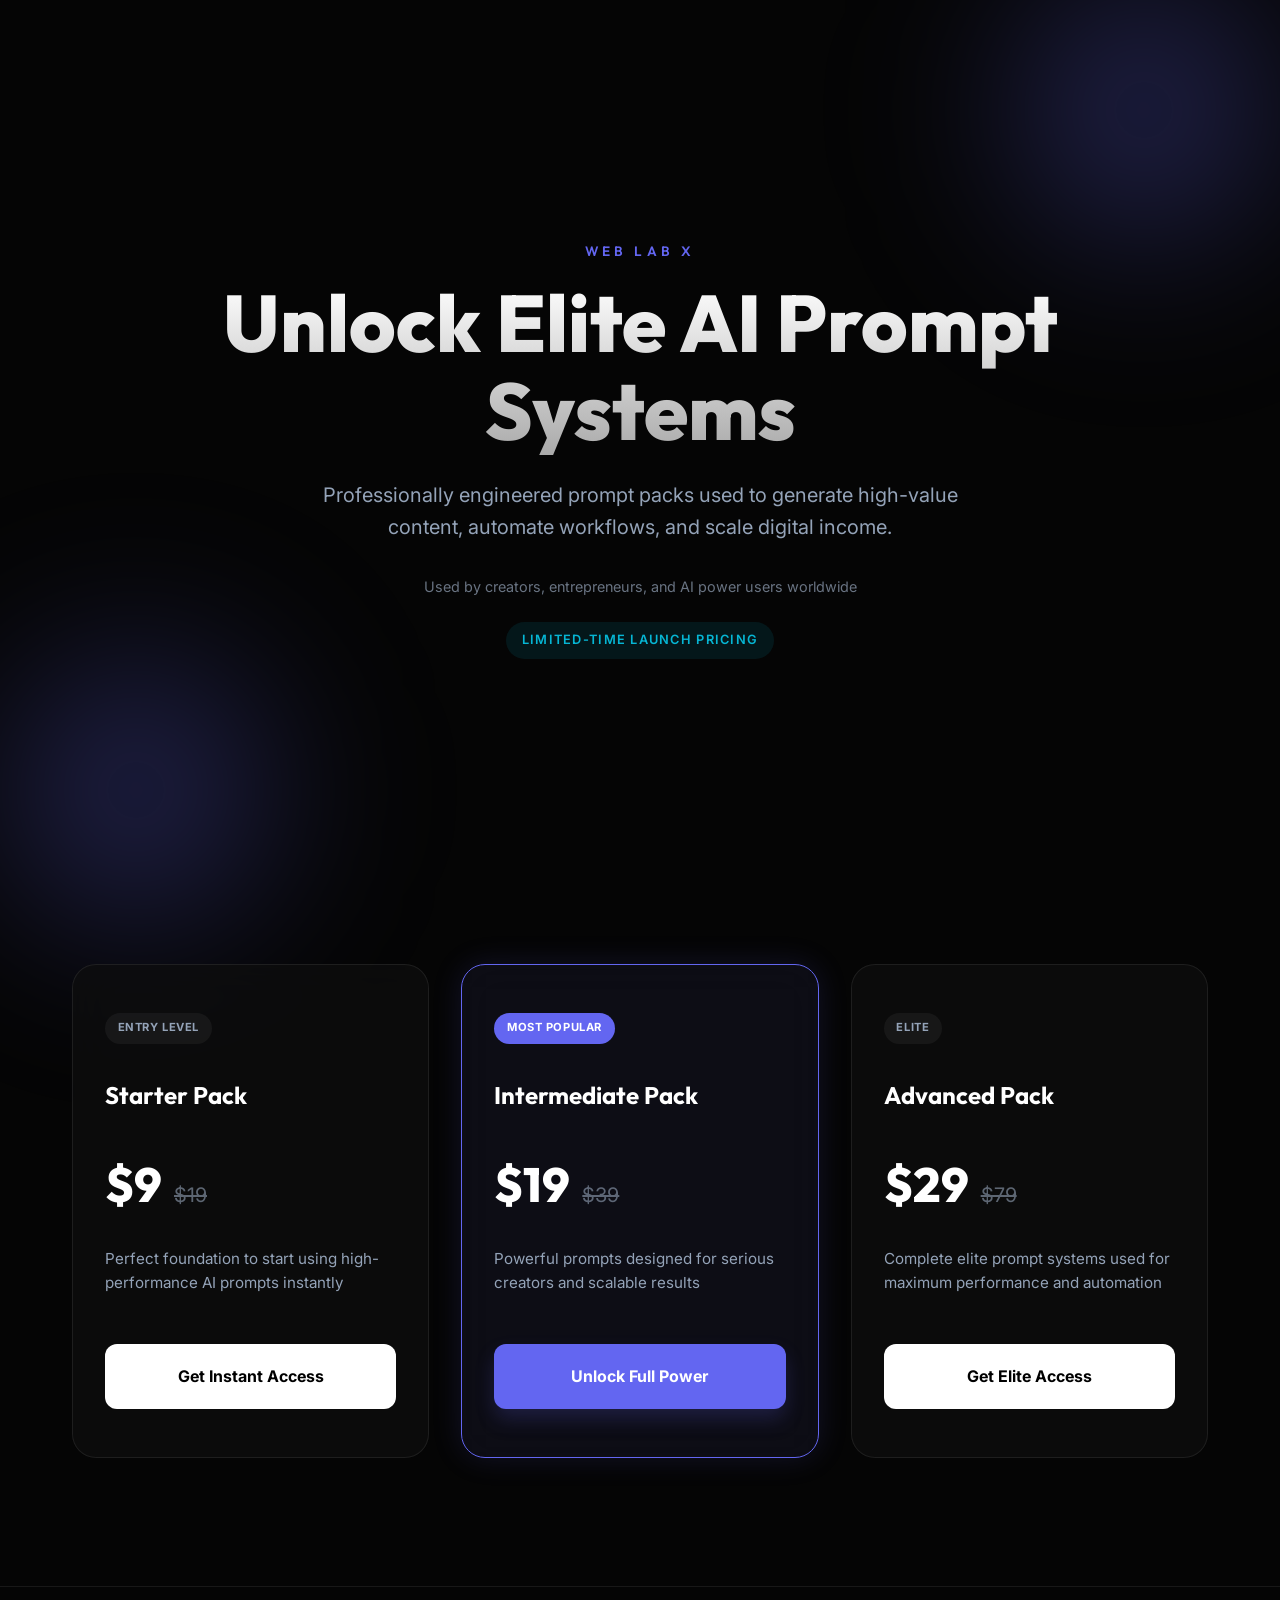
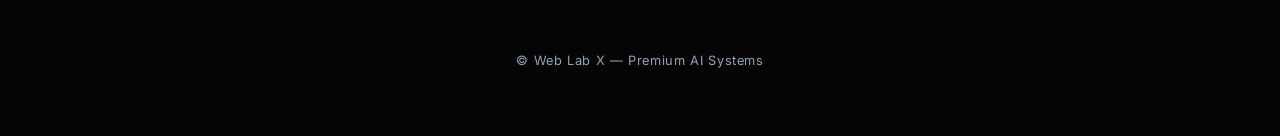
==== index.html @ 356c1b49 "add index.html" ====
<!DOCTYPE html>
<html lang="en">

<head>
    <meta charset="UTF-8">
    <meta name="viewport" content="width=device-width, initial-scale=1.0">
    <title>Web Lab X | Elite AI Prompt Systems</title>
    <meta name="description"
        content="Professionally engineered prompt packs to automate workflows and scale digital income.">
    <link rel="preconnect" href="https://fonts.googleapis.com">
    <link rel="preconnect" href="https://fonts.gstatic.com" crossorigin>
    <link
        href="https://fonts.googleapis.com/css2?family=Inter:wght@400;500;600;700;800&family=Outfit:wght@400;600;800&display=swap"
        rel="stylesheet">
    <style>
        :root {
            --bg: #050505;
            --surface: #0a0a0a;
            --accent: #6366f1;
            --accent-glow: rgba(99, 102, 241, 0.4);
            --cyan: #06b6d4;
            --text-main: #ffffff;
            --text-muted: #94a3b8;
            --glass: rgba(15, 15, 15, 0.7);
            --glass-border: rgba(255, 255, 255, 0.08);
            --transition: all 0.4s cubic-bezier(0.16, 1, 0.3, 1);
        }

        * {
            margin: 0;
            padding: 0;
            box-sizing: border-box;
            -webkit-font-smoothing: antialiased;
        }

        body {
            background-color: var(--bg);
            color: var(--text-main);
            font-family: 'Inter', sans-serif;
            overflow-x: hidden;
            line-height: 1.6;
        }

        /* --- Global Animations --- */
        @keyframes fadeIn {
            from {
                opacity: 0;
                transform: translateY(20px);
            }

            to {
                opacity: 1;
                transform: translateY(0);
            }
        }

        @keyframes glow {
            0% {
                box-shadow: 0 0 20px var(--accent-glow);
            }

            50% {
                box-shadow: 0 0 40px var(--accent-glow);
            }

            100% {
                box-shadow: 0 0 20px var(--accent-glow);
            }
        }

        .reveal {
            opacity: 0;
            animation: fadeIn 1s forwards cubic-bezier(0.16, 1, 0.3, 1);
        }

        .reveal-delay-1 {
            animation-delay: 0.2s;
        }

        .reveal-delay-2 {
            animation-delay: 0.4s;
        }

        .reveal-delay-3 {
            animation-delay: 0.6s;
        }

        /* --- Background Decoration --- */
        .orb {
            position: fixed;
            width: 400px;
            height: 400px;
            background: radial-gradient(circle, var(--accent-glow) 0%, transparent 70%);
            filter: blur(80px);
            z-index: -1;
            pointer-events: none;
        }

        .orb-1 {
            top: -10%;
            right: -5%;
        }

        .orb-2 {
            bottom: -10%;
            left: -5%;
        }

        /* --- Hero Section --- */
        .hero {
            min-height: 100vh;
            display: flex;
            flex-direction: column;
            justify-content: center;
            align-items: center;
            text-align: center;
            padding: 2rem;
            position: relative;
        }

        .brand-name {
            font-family: 'Outfit', sans-serif;
            font-weight: 600;
            text-transform: uppercase;
            letter-spacing: 0.3em;
            color: var(--accent);
            font-size: 0.85rem;
            margin-bottom: 1rem;
            display: block;
        }

        h1 {
            font-family: 'Outfit', sans-serif;
            font-size: clamp(2.5rem, 8vw, 5rem);
            font-weight: 800;
            line-height: 1.1;
            max-width: 900px;
            margin-bottom: 1.5rem;
            background: linear-gradient(180deg, #fff 0%, #aaa 100%);
            -webkit-background-clip: text;
            -webkit-text-fill-color: transparent;
        }

        .subheadline {
            font-size: clamp(1rem, 2vw, 1.25rem);
            color: var(--text-muted);
            max-width: 650px;
            margin-bottom: 2rem;
        }

        .trust-line {
            font-size: 0.9rem;
            color: var(--text-muted);
            opacity: 0.7;
            margin-bottom: 0.5rem;
        }

        .urgency {
            font-size: 0.8rem;
            color: var(--cyan);
            font-weight: 600;
            text-transform: uppercase;
            letter-spacing: 0.1em;
            padding: 0.5rem 1rem;
            background: rgba(6, 182, 212, 0.1);
            border-radius: 50px;
            margin-top: 1rem;
        }

        /* --- Pricing Grid --- */
        .pricing-section {
            padding: 4rem 2rem 8rem;
            max-width: 1200px;
            margin: 0 auto;
        }

        .pricing-grid {
            display: grid;
            grid-template-columns: repeat(auto-fit, minmax(320px, 1fr));
            gap: 2rem;
            align-items: center;
        }

        .card {
            background: var(--glass);
            backdrop-filter: blur(20px);
            border: 1px solid var(--glass-border);
            border-radius: 24px;
            padding: 3rem 2rem;
            display: flex;
            flex-direction: column;
            transition: var(--transition);
            position: relative;
            overflow: hidden;
        }

        .card:hover {
            transform: translateY(-10px);
            border-color: rgba(255, 255, 255, 0.2);
            box-shadow: 0 20px 40px rgba(0, 0, 0, 0.5);
        }

        .card::before {
            content: '';
            position: absolute;
            top: 0;
            left: 0;
            right: 0;
            bottom: 0;
            background: radial-gradient(circle at top right, rgba(99, 102, 241, 0.1), transparent);
            opacity: 0;
            transition: var(--transition);
        }

        .card:hover::before {
            opacity: 1;
        }

        .card.popular {
            border: 1px solid var(--accent);
            transform: scale(1.05);
            background: rgba(15, 15, 25, 0.8);
            box-shadow: 0 0 30px rgba(99, 102, 241, 0.15);
        }

        @media (max-width: 1024px) {
            .card.popular {
                transform: scale(1);
            }
        }

        .badge {
            align-self: flex-start;
            font-size: 0.7rem;
            font-weight: 700;
            padding: 0.4rem 0.8rem;
            border-radius: 50px;
            background: rgba(255, 255, 255, 0.05);
            color: var(--text-muted);
            margin-bottom: 2rem;
            letter-spacing: 0.05em;
        }

        .popular .badge {
            background: var(--accent);
            color: white;
        }

        .card-title {
            font-family: 'Outfit', sans-serif;
            font-size: 1.5rem;
            font-weight: 700;
            margin-bottom: 0.5rem;
        }

        .price-container {
            margin: 1.5rem 0;
            display: flex;
            align-items: baseline;
            gap: 0.75rem;
        }

        .current-price {
            font-family: 'Outfit', sans-serif;
            font-size: 3rem;
            font-weight: 800;
        }

        .original-price {
            color: var(--text-muted);
            text-decoration: line-through;
            font-size: 1.25rem;
            opacity: 0.6;
        }

        .description {
            color: var(--text-muted);
            font-size: 0.95rem;
            margin-bottom: 3rem;
            min-height: 3rem;
        }

        .btn {
            display: inline-block;
            text-decoration: none;
            padding: 1.25rem 2rem;
            border-radius: 12px;
            text-align: center;
            font-weight: 700;
            font-size: 1rem;
            transition: var(--transition);
            position: relative;
            z-index: 1;
        }

        .btn-primary {
            background: white;
            color: black;
        }

        .popular .btn-primary {
            background: var(--accent);
            color: white;
            box-shadow: 0 10px 20px rgba(99, 102, 241, 0.2);
        }

        .btn:hover {
            transform: scale(1.02);
            filter: brightness(1.1);
        }

        .popular .btn:hover {
            box-shadow: 0 15px 30px rgba(99, 102, 241, 0.4);
        }

        /* --- Footer --- */
        footer {
            padding: 4rem 2rem;
            text-align: center;
            border-top: 1px solid var(--glass-border);
        }

        footer p {
            font-size: 0.8rem;
            color: var(--text-muted);
            letter-spacing: 0.05em;
        }

        /* --- Custom Scrollbar --- */
        ::-webkit-scrollbar {
            width: 8px;
        }

        ::-webkit-scrollbar-track {
            background: var(--bg);
        }

        ::-webkit-scrollbar-thumb {
            background: #222;
            border-radius: 10px;
        }

        ::-webkit-scrollbar-thumb:hover {
            background: #333;
        }

        /* --- Mobile Responsive Fixes --- */
        @media (max-width: 768px) {
            .pricing-section {
                padding-bottom: 4rem;
            }

            .pricing-grid {
                grid-template-columns: 1fr;
            }

            .card.popular {
                margin: 1rem 0;
            }
        }
    </style>
</head>

<body>

    <div class="orb orb-1"></div>
    <div class="orb orb-2"></div>

    <section class="hero content-wrapper">
        <span class="brand-name reveal">Web Lab X</span>
        <h1 class="reveal reveal-delay-1">Unlock Elite AI Prompt Systems</h1>
        <p class="subheadline reveal reveal-delay-2">
            Professionally engineered prompt packs used to generate high-value content, automate workflows, and scale
            digital income.
        </p>

        <div class="reveal reveal-delay-3" style="display: flex; flex-direction: column; align-items: center;">
            <p class="trust-line">Used by creators, entrepreneurs, and AI power users worldwide</p>
            <span class="urgency">Limited-time launch pricing</span>
        </div>
    </section>

    <section class="pricing-section content-wrapper">
        <div class="pricing-grid">

            <!-- Card 1 -->
            <div class="card reveal reveal-delay-3">
                <span class="badge">ENTRY LEVEL</span>
                <h3 class="card-title">Starter Pack</h3>
                <div class="price-container">
                    <span class="current-price">$9</span>
                    <span class="original-price">$19</span>
                </div>
                <p class="description">Perfect foundation to start using high-performance AI prompts instantly</p>
                <a href="https://weblabx.gumroad.com/l/kxror" class="btn btn-primary">Get Instant Access</a>
            </div>

            <!-- Card 2 -->
            <div class="card popular reveal reveal-delay-3">
                <span class="badge">MOST POPULAR</span>
                <h3 class="card-title">Intermediate Pack</h3>
                <div class="price-container">
                    <span class="current-price">$19</span>
                    <span class="original-price">$39</span>
                </div>
                <p class="description">Powerful prompts designed for serious creators and scalable results</p>
                <a href="https://weblabx.gumroad.com/l/tfste" class="btn btn-primary">Unlock Full Power</a>
            </div>

            <!-- Card 3 -->
            <div class="card reveal reveal-delay-3">
                <span class="badge">ELITE</span>
                <h3 class="card-title">Advanced Pack</h3>
                <div class="price-container">
                    <span class="current-price">$29</span>
                    <span class="original-price">$79</span>
                </div>
                <p class="description">Complete elite prompt systems used for maximum performance and automation</p>
                <a href="https://weblabx.gumroad.com/l/oilfks" class="btn btn-primary">Get Elite Access</a>
            </div>

        </div>
    </section>

    <footer>
        <p>&copy; Web Lab X &mdash; Premium AI Systems</p>
    </footer>

</body>

</html>
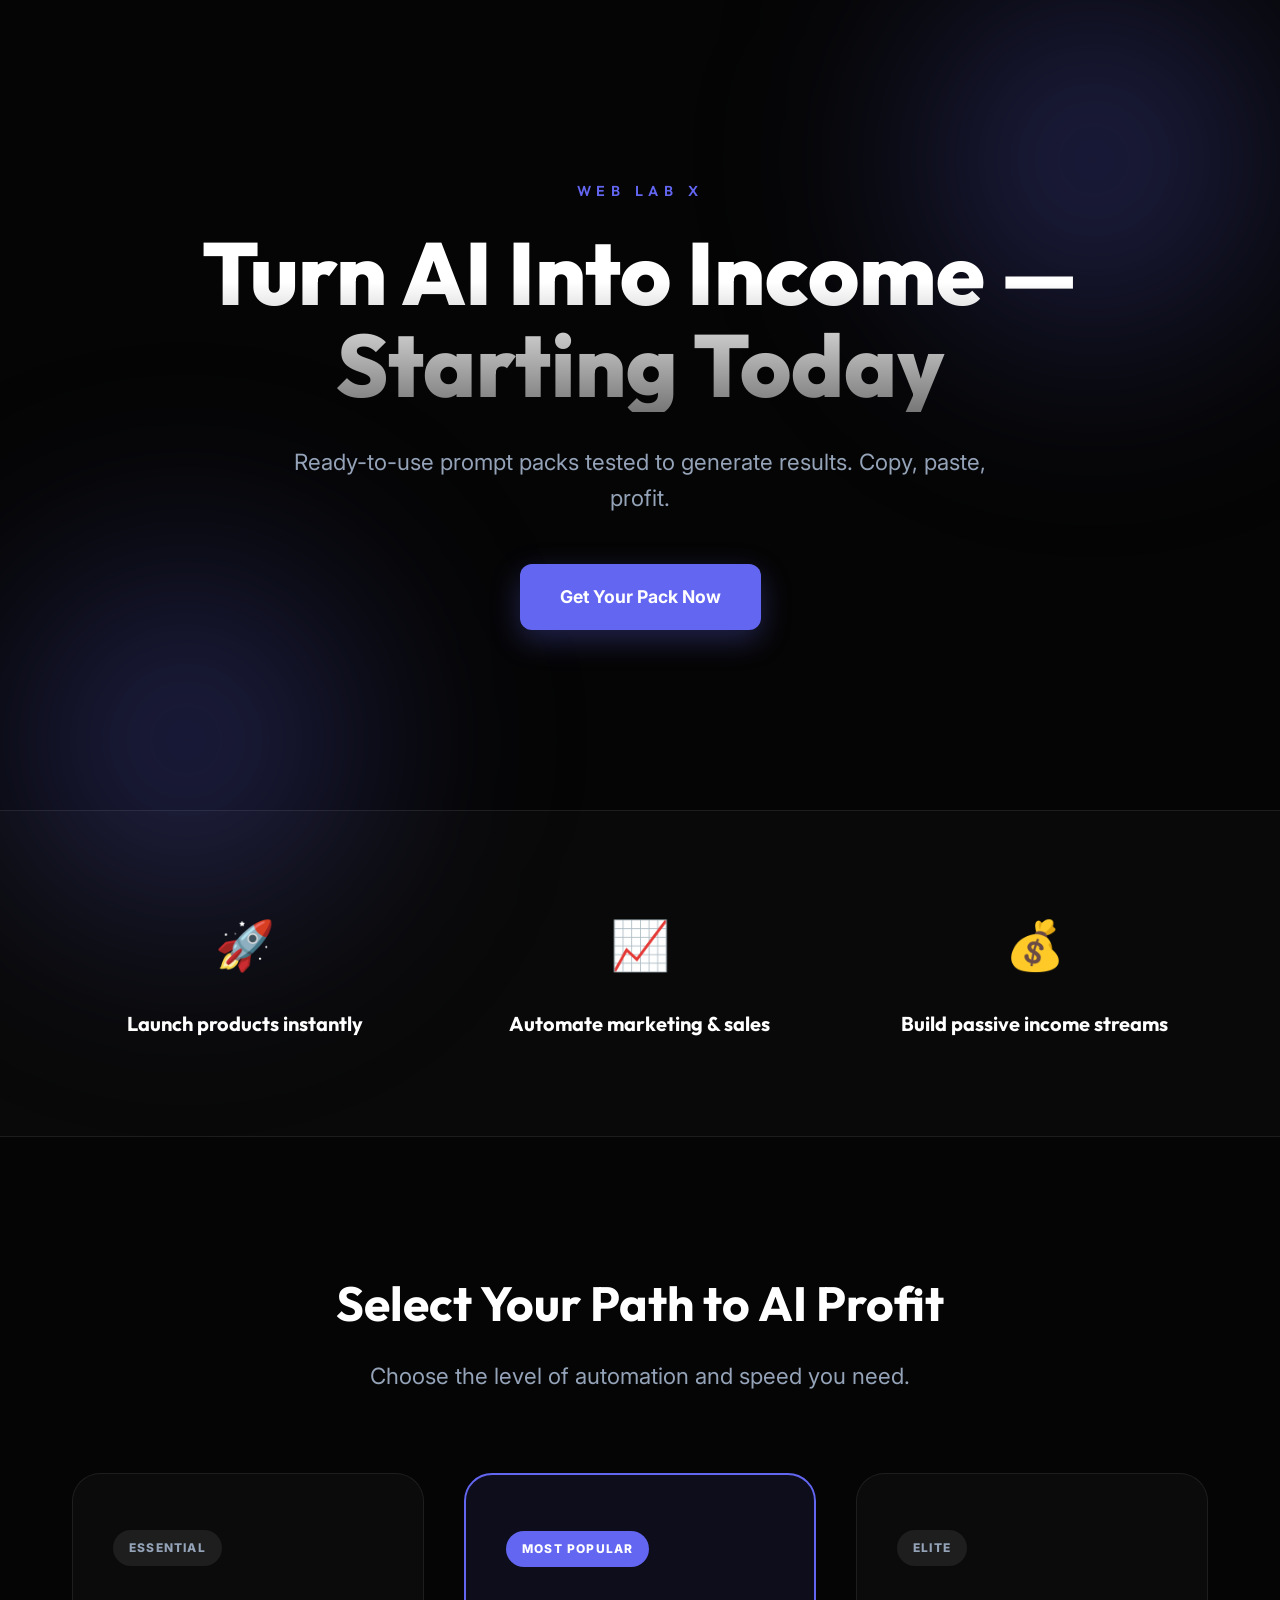
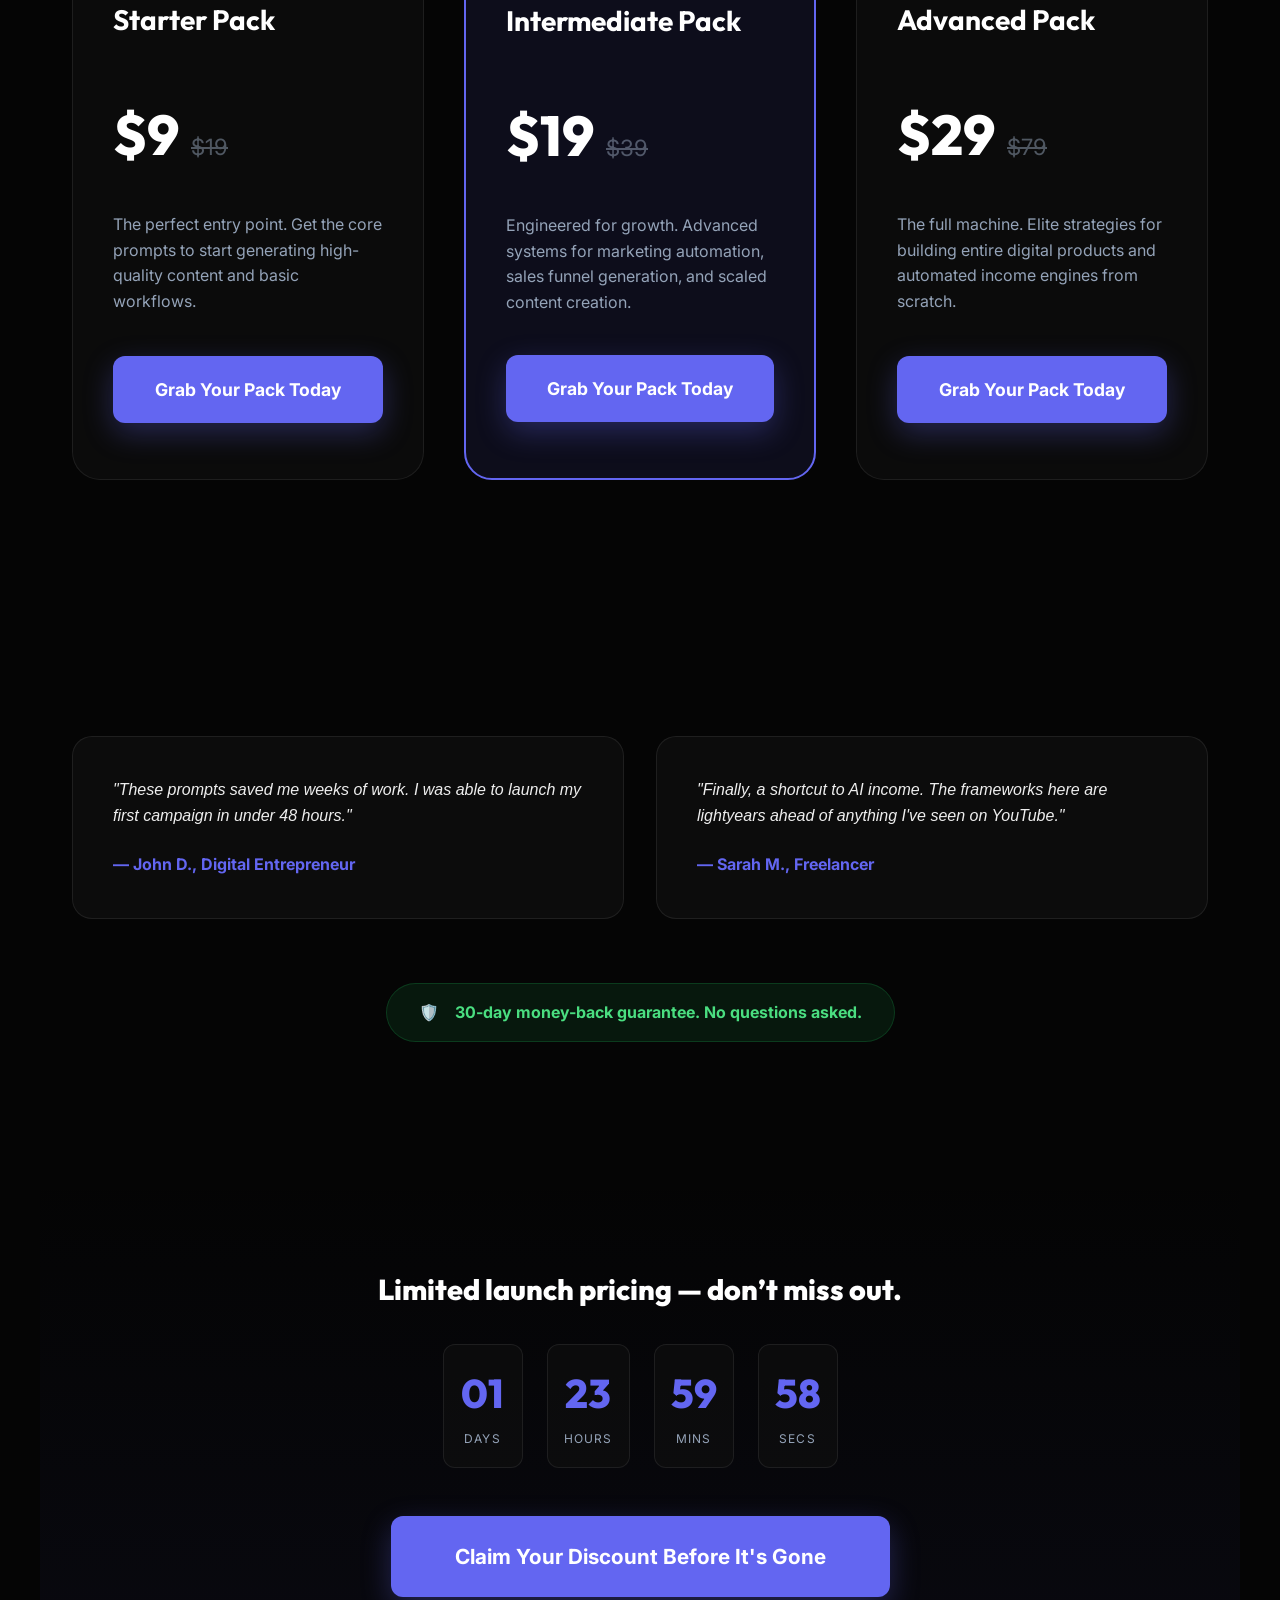
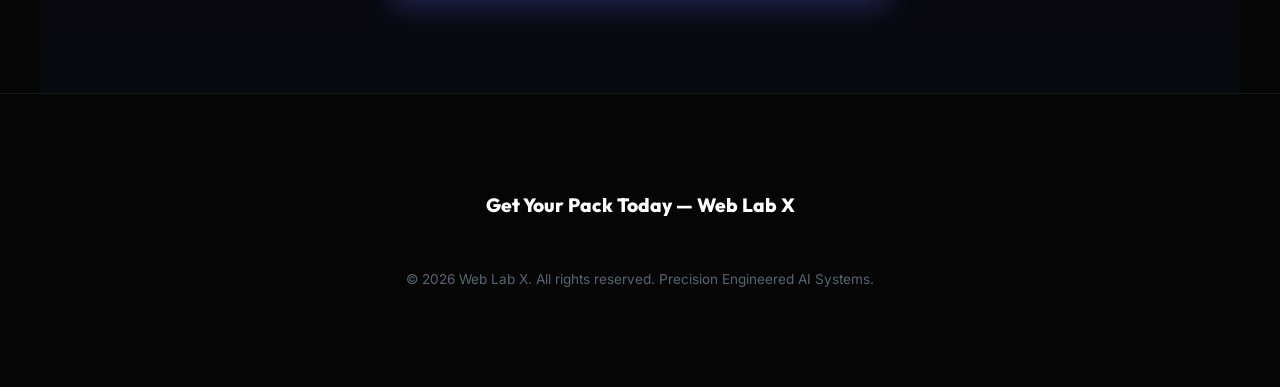
==== commit cf9d10d2: "update site content" ====
--- a/index.html
+++ b/index.html
@@ -4,9 +4,9 @@
 <head>
     <meta charset="UTF-8">
     <meta name="viewport" content="width=device-width, initial-scale=1.0">
-    <title>Web Lab X | Elite AI Prompt Systems</title>
+    <title>Web Lab X | Turn AI Into Income - Elite Prompt Systems</title>
     <meta name="description"
-        content="Professionally engineered prompt packs to automate workflows and scale digital income.">
+        content="Ready-to-use AI prompt packs tested to generate results. Copy, paste, profit and build passive income streams today.">
     <link rel="preconnect" href="https://fonts.googleapis.com">
     <link rel="preconnect" href="https://fonts.gstatic.com" crossorigin>
     <link
@@ -54,20 +54,6 @@
             }
         }
 
-        @keyframes glow {
-            0% {
-                box-shadow: 0 0 20px var(--accent-glow);
-            }
-
-            50% {
-                box-shadow: 0 0 40px var(--accent-glow);
-            }
-
-            100% {
-                box-shadow: 0 0 20px var(--accent-glow);
-            }
-        }
-
         .reveal {
             opacity: 0;
             animation: fadeIn 1s forwards cubic-bezier(0.16, 1, 0.3, 1);
@@ -85,13 +71,17 @@
             animation-delay: 0.6s;
         }
 
+        .reveal-delay-4 {
+            animation-delay: 0.8s;
+        }
+
         /* --- Background Decoration --- */
         .orb {
             position: fixed;
-            width: 400px;
-            height: 400px;
+            width: 500px;
+            height: 500px;
             background: radial-gradient(circle, var(--accent-glow) 0%, transparent 70%);
-            filter: blur(80px);
+            filter: blur(100px);
             z-index: -1;
             pointer-events: none;
         }
@@ -106,15 +96,21 @@
             left: -5%;
         }
 
+        .container {
+            max-width: 1200px;
+            margin: 0 auto;
+            padding: 0 2rem;
+        }
+
         /* --- Hero Section --- */
         .hero {
-            min-height: 100vh;
+            min-height: 90vh;
             display: flex;
             flex-direction: column;
             justify-content: center;
             align-items: center;
             text-align: center;
-            padding: 2rem;
+            padding: 4rem 2rem;
             position: relative;
         }
 
@@ -122,310 +118,496 @@
             font-family: 'Outfit', sans-serif;
             font-weight: 600;
             text-transform: uppercase;
-            letter-spacing: 0.3em;
+            letter-spacing: 0.4em;
             color: var(--accent);
-            font-size: 0.85rem;
-            margin-bottom: 1rem;
+            font-size: 0.9rem;
+            margin-bottom: 1.5rem;
             display: block;
         }
 
         h1 {
             font-family: 'Outfit', sans-serif;
-            font-size: clamp(2.5rem, 8vw, 5rem);
+            font-size: clamp(2.8rem, 9vw, 5.5rem);
             font-weight: 800;
-            line-height: 1.1;
-            max-width: 900px;
-            margin-bottom: 1.5rem;
-            background: linear-gradient(180deg, #fff 0%, #aaa 100%);
+            line-height: 1.05;
+            max-width: 1000px;
+            margin-bottom: 2rem;
+            background: linear-gradient(180deg, #fff 30%, #777 100%);
             -webkit-background-clip: text;
             -webkit-text-fill-color: transparent;
         }
 
         .subheadline {
-            font-size: clamp(1rem, 2vw, 1.25rem);
+            font-size: clamp(1.1rem, 2.5vw, 1.4rem);
             color: var(--text-muted);
-            max-width: 650px;
-            margin-bottom: 2rem;
-        }
-
-        .trust-line {
-            font-size: 0.9rem;
-            color: var(--text-muted);
-            opacity: 0.7;
+            max-width: 700px;
+            margin-bottom: 3rem;
+        }
+
+        /* --- CTA Buttons --- */
+        .btn {
+            display: inline-block;
+            text-decoration: none;
+            padding: 1.2rem 2.5rem;
+            border-radius: 12px;
+            text-align: center;
+            font-weight: 700;
+            font-size: 1.1rem;
+            transition: var(--transition);
+            cursor: pointer;
+            border: none;
+        }
+
+        .btn-primary {
+            background: var(--accent);
+            color: white;
+            box-shadow: 0 10px 30px rgba(99, 102, 241, 0.3);
+        }
+
+        .btn-primary:hover {
+            transform: translateY(-3px);
+            box-shadow: 0 15px 40px rgba(99, 102, 241, 0.5);
+            filter: brightness(1.1);
+        }
+
+        /* --- Benefits Section --- */
+        .benefits {
+            padding: 6rem 0;
+            background: rgba(255, 255, 255, 0.02);
+            border-top: 1px solid var(--glass-border);
+            border-bottom: 1px solid var(--glass-border);
+        }
+
+        .benefits-grid {
+            display: grid;
+            grid-template-columns: repeat(auto-fit, minmax(250px, 1fr));
+            gap: 3rem;
+            text-align: center;
+        }
+
+        .benefit-item {
+            display: flex;
+            flex-direction: column;
+            align-items: center;
+            gap: 1rem;
+        }
+
+        .benefit-icon {
+            font-size: 3rem;
             margin-bottom: 0.5rem;
         }
 
-        .urgency {
-            font-size: 0.8rem;
-            color: var(--cyan);
-            font-weight: 600;
-            text-transform: uppercase;
-            letter-spacing: 0.1em;
-            padding: 0.5rem 1rem;
-            background: rgba(6, 182, 212, 0.1);
-            border-radius: 50px;
-            margin-top: 1rem;
-        }
-
-        /* --- Pricing Grid --- */
-        .pricing-section {
-            padding: 4rem 2rem 8rem;
-            max-width: 1200px;
-            margin: 0 auto;
+        .benefit-text {
+            font-family: 'Outfit', sans-serif;
+            font-weight: 700;
+            font-size: 1.25rem;
+            color: #fff;
+        }
+
+        /* --- Pricing Section --- */
+        .pricing {
+            padding: 8rem 2rem;
+        }
+
+        .section-header {
+            text-align: center;
+            margin-bottom: 5rem;
+        }
+
+        .section-header h2 {
+            font-family: 'Outfit', sans-serif;
+            font-size: 3rem;
+            margin-bottom: 1rem;
         }
 
         .pricing-grid {
             display: grid;
             grid-template-columns: repeat(auto-fit, minmax(320px, 1fr));
-            gap: 2rem;
-            align-items: center;
+            gap: 2.5rem;
+            align-items: stretch;
         }
 
         .card {
             background: var(--glass);
             backdrop-filter: blur(20px);
             border: 1px solid var(--glass-border);
-            border-radius: 24px;
-            padding: 3rem 2rem;
+            border-radius: 28px;
+            padding: 3.5rem 2.5rem;
             display: flex;
             flex-direction: column;
             transition: var(--transition);
             position: relative;
-            overflow: hidden;
         }
 
         .card:hover {
             transform: translateY(-10px);
             border-color: rgba(255, 255, 255, 0.2);
-            box-shadow: 0 20px 40px rgba(0, 0, 0, 0.5);
-        }
-
-        .card::before {
-            content: '';
-            position: absolute;
-            top: 0;
-            left: 0;
-            right: 0;
-            bottom: 0;
-            background: radial-gradient(circle at top right, rgba(99, 102, 241, 0.1), transparent);
-            opacity: 0;
-            transition: var(--transition);
-        }
-
-        .card:hover::before {
-            opacity: 1;
         }
 
         .card.popular {
-            border: 1px solid var(--accent);
+            border: 2px solid var(--accent);
+            background: rgba(15, 15, 30, 0.9);
             transform: scale(1.05);
-            background: rgba(15, 15, 25, 0.8);
-            box-shadow: 0 0 30px rgba(99, 102, 241, 0.15);
-        }
-
+            z-index: 2;
+        }
+
+        .badge {
+            align-self: flex-start;
+            font-size: 0.75rem;
+            font-weight: 800;
+            padding: 0.5rem 1rem;
+            border-radius: 50px;
+            background: rgba(255, 255, 255, 0.08);
+            color: var(--text-muted);
+            margin-bottom: 2rem;
+            letter-spacing: 0.1em;
+            text-transform: uppercase;
+        }
+
+        .popular .badge {
+            background: var(--accent);
+            color: white;
+        }
+
+        .card-title {
+            font-family: 'Outfit', sans-serif;
+            font-size: 1.75rem;
+            font-weight: 700;
+            margin-bottom: 1rem;
+        }
+
+        .price-container {
+            margin: 2rem 0;
+            display: flex;
+            align-items: baseline;
+            gap: 0.75rem;
+        }
+
+        .current-price {
+            font-family: 'Outfit', sans-serif;
+            font-size: 3.5rem;
+            font-weight: 800;
+            color: #fff;
+        }
+
+        .original-price {
+            color: var(--text-muted);
+            text-decoration: line-through;
+            font-size: 1.4rem;
+            opacity: 0.5;
+        }
+
+        .card-description {
+            color: var(--text-muted);
+            margin-bottom: 2.5rem;
+            flex-grow: 1;
+        }
+
+        /* --- Social Proof --- */
+        .social-proof {
+            padding: 8rem 2rem;
+            text-align: center;
+        }
+
+        .testimonials {
+            display: grid;
+            grid-template-columns: repeat(auto-fit, minmax(300px, 1fr));
+            gap: 2rem;
+            margin-bottom: 4rem;
+        }
+
+        .testimonial-card {
+            background: rgba(255, 255, 255, 0.03);
+            border: 1px solid var(--glass-border);
+            padding: 2.5rem;
+            border-radius: 20px;
+            text-align: left;
+        }
+
+        .testimonial-text {
+            font-style: italic;
+            margin-bottom: 1.5rem;
+            color: #eee;
+        }
+
+        .testimonial-author {
+            font-weight: 700;
+            color: var(--accent);
+        }
+
+        .guarantee {
+            display: inline-flex;
+            align-items: center;
+            gap: 1rem;
+            background: rgba(34, 197, 94, 0.1);
+            color: #4ade80;
+            padding: 1rem 2rem;
+            border-radius: 50px;
+            font-weight: 700;
+            border: 1px solid rgba(34, 197, 94, 0.2);
+        }
+
+        /* --- Urgency Timer --- */
+        .urgency-section {
+            padding: 6rem 2rem;
+            background: linear-gradient(to bottom, transparent, rgba(99, 102, 241, 0.05));
+            text-align: center;
+        }
+
+        .urgency-banner {
+            font-size: 1.8rem;
+            font-weight: 800;
+            color: #fff;
+            margin-bottom: 2rem;
+            font-family: 'Outfit', sans-serif;
+        }
+
+        .countdown {
+            display: flex;
+            justify-content: center;
+            gap: 1.5rem;
+            margin-bottom: 3rem;
+        }
+
+        .countdown-item {
+            background: var(--glass);
+            border: 1px solid var(--glass-border);
+            padding: 1rem;
+            border-radius: 12px;
+            min-width: 80px;
+        }
+
+        .timer-val {
+            display: block;
+            font-size: 2.5rem;
+            font-weight: 800;
+            font-family: 'Outfit', sans-serif;
+            color: var(--accent);
+        }
+
+        .timer-label {
+            font-size: 0.75rem;
+            text-transform: uppercase;
+            color: var(--text-muted);
+            letter-spacing: 0.1em;
+        }
+
+        /* --- Footer --- */
+        footer {
+            padding: 6rem 2rem;
+            text-align: center;
+            border-top: 1px solid var(--glass-border);
+        }
+
+        .footer-cta {
+            margin-bottom: 3rem;
+        }
+
+        .footer-copy {
+            font-size: 0.85rem;
+            color: var(--text-muted);
+            opacity: 0.6;
+        }
+
+        /* --- Responsive --- */
         @media (max-width: 1024px) {
             .card.popular {
                 transform: scale(1);
             }
         }
 
-        .badge {
-            align-self: flex-start;
-            font-size: 0.7rem;
-            font-weight: 700;
-            padding: 0.4rem 0.8rem;
-            border-radius: 50px;
-            background: rgba(255, 255, 255, 0.05);
-            color: var(--text-muted);
-            margin-bottom: 2rem;
-            letter-spacing: 0.05em;
-        }
-
-        .popular .badge {
-            background: var(--accent);
-            color: white;
-        }
-
-        .card-title {
-            font-family: 'Outfit', sans-serif;
-            font-size: 1.5rem;
-            font-weight: 700;
-            margin-bottom: 0.5rem;
-        }
-
-        .price-container {
-            margin: 1.5rem 0;
-            display: flex;
-            align-items: baseline;
-            gap: 0.75rem;
-        }
-
-        .current-price {
-            font-family: 'Outfit', sans-serif;
-            font-size: 3rem;
-            font-weight: 800;
-        }
-
-        .original-price {
-            color: var(--text-muted);
-            text-decoration: line-through;
-            font-size: 1.25rem;
-            opacity: 0.6;
-        }
-
-        .description {
-            color: var(--text-muted);
-            font-size: 0.95rem;
-            margin-bottom: 3rem;
-            min-height: 3rem;
-        }
-
-        .btn {
-            display: inline-block;
-            text-decoration: none;
-            padding: 1.25rem 2rem;
-            border-radius: 12px;
-            text-align: center;
-            font-weight: 700;
-            font-size: 1rem;
-            transition: var(--transition);
-            position: relative;
-            z-index: 1;
-        }
-
-        .btn-primary {
-            background: white;
-            color: black;
-        }
-
-        .popular .btn-primary {
-            background: var(--accent);
-            color: white;
-            box-shadow: 0 10px 20px rgba(99, 102, 241, 0.2);
-        }
-
-        .btn:hover {
-            transform: scale(1.02);
-            filter: brightness(1.1);
-        }
-
-        .popular .btn:hover {
-            box-shadow: 0 15px 30px rgba(99, 102, 241, 0.4);
-        }
-
-        /* --- Footer --- */
-        footer {
-            padding: 4rem 2rem;
-            text-align: center;
-            border-top: 1px solid var(--glass-border);
-        }
-
-        footer p {
-            font-size: 0.8rem;
-            color: var(--text-muted);
-            letter-spacing: 0.05em;
-        }
-
-        /* --- Custom Scrollbar --- */
-        ::-webkit-scrollbar {
-            width: 8px;
-        }
-
-        ::-webkit-scrollbar-track {
-            background: var(--bg);
-        }
-
-        ::-webkit-scrollbar-thumb {
-            background: #222;
-            border-radius: 10px;
-        }
-
-        ::-webkit-scrollbar-thumb:hover {
-            background: #333;
-        }
-
-        /* --- Mobile Responsive Fixes --- */
         @media (max-width: 768px) {
-            .pricing-section {
-                padding-bottom: 4rem;
-            }
-
             .pricing-grid {
                 grid-template-columns: 1fr;
             }
 
-            .card.popular {
-                margin: 1rem 0;
+            .countdown {
+                gap: 0.5rem;
+            }
+
+            .countdown-item {
+                min-width: 65px;
+                padding: 0.5rem;
+            }
+
+            .timer-val {
+                font-size: 1.8rem;
             }
         }
     </style>
 </head>
 
 <body>
-
     <div class="orb orb-1"></div>
     <div class="orb orb-2"></div>
 
-    <section class="hero content-wrapper">
+    <section class="hero container">
         <span class="brand-name reveal">Web Lab X</span>
-        <h1 class="reveal reveal-delay-1">Unlock Elite AI Prompt Systems</h1>
+        <h1 class="reveal reveal-delay-1">Turn AI Into Income — Starting Today</h1>
         <p class="subheadline reveal reveal-delay-2">
-            Professionally engineered prompt packs used to generate high-value content, automate workflows, and scale
-            digital income.
+            Ready-to-use prompt packs tested to generate results. Copy, paste, profit.
         </p>
-
-        <div class="reveal reveal-delay-3" style="display: flex; flex-direction: column; align-items: center;">
-            <p class="trust-line">Used by creators, entrepreneurs, and AI power users worldwide</p>
-            <span class="urgency">Limited-time launch pricing</span>
+        <div class="reveal reveal-delay-3">
+            <a href="#pricing" class="btn btn-primary">Get Your Pack Now</a>
         </div>
     </section>
 
-    <section class="pricing-section content-wrapper">
+    <section class="benefits">
+        <div class="container">
+            <div class="benefits-grid">
+                <div class="benefit-item reveal">
+                    <span class="benefit-icon">🚀</span>
+                    <span class="benefit-text">Launch products instantly</span>
+                </div>
+                <div class="benefit-item reveal reveal-delay-1">
+                    <span class="benefit-icon">📈</span>
+                    <span class="benefit-text">Automate marketing & sales</span>
+                </div>
+                <div class="benefit-item reveal reveal-delay-2">
+                    <span class="benefit-icon">💰</span>
+                    <span class="benefit-text">Build passive income streams</span>
+                </div>
+            </div>
+        </div>
+    </section>
+
+    <section id="pricing" class="pricing container">
+        <div class="section-header reveal">
+            <h2>Select Your Path to AI Profit</h2>
+            <p class="subheadline" style="margin: 0 auto;">Choose the level of automation and speed you need.</p>
+        </div>
         <div class="pricing-grid">
-
-            <!-- Card 1 -->
-            <div class="card reveal reveal-delay-3">
-                <span class="badge">ENTRY LEVEL</span>
+            <!-- Starter -->
+            <div class="card reveal reveal-delay-1">
+                <span class="badge">Essential</span>
                 <h3 class="card-title">Starter Pack</h3>
                 <div class="price-container">
                     <span class="current-price">$9</span>
                     <span class="original-price">$19</span>
                 </div>
-                <p class="description">Perfect foundation to start using high-performance AI prompts instantly</p>
-                <a href="https://weblabx.gumroad.com/l/kxror" class="btn btn-primary">Get Instant Access</a>
-            </div>
-
-            <!-- Card 2 -->
-            <div class="card popular reveal reveal-delay-3">
-                <span class="badge">MOST POPULAR</span>
+                <p class="card-description">The perfect entry point. Get the core prompts to start generating
+                    high-quality content and basic workflows.</p>
+                <a href="https://weblabx.gumroad.com/l/kxror" class="btn btn-primary">Grab Your Pack Today</a>
+            </div>
+
+            <!-- Intermediate -->
+            <div class="card popular reveal">
+                <span class="badge">Most Popular</span>
                 <h3 class="card-title">Intermediate Pack</h3>
                 <div class="price-container">
                     <span class="current-price">$19</span>
                     <span class="original-price">$39</span>
                 </div>
-                <p class="description">Powerful prompts designed for serious creators and scalable results</p>
-                <a href="https://weblabx.gumroad.com/l/tfste" class="btn btn-primary">Unlock Full Power</a>
-            </div>
-
-            <!-- Card 3 -->
-            <div class="card reveal reveal-delay-3">
-                <span class="badge">ELITE</span>
+                <p class="card-description">Engineered for growth. Advanced systems for marketing automation, sales
+                    funnel generation, and scaled content creation.</p>
+                <a href="https://weblabx.gumroad.com/l/tfste" class="btn btn-primary">Grab Your Pack Today</a>
+            </div>
+
+            <!-- Advanced -->
+            <div class="card reveal reveal-delay-2">
+                <span class="badge">Elite</span>
                 <h3 class="card-title">Advanced Pack</h3>
                 <div class="price-container">
                     <span class="current-price">$29</span>
                     <span class="original-price">$79</span>
                 </div>
-                <p class="description">Complete elite prompt systems used for maximum performance and automation</p>
-                <a href="https://weblabx.gumroad.com/l/oilfks" class="btn btn-primary">Get Elite Access</a>
-            </div>
-
+                <p class="card-description">The full machine. Elite strategies for building entire digital products and
+                    automated income engines from scratch.</p>
+                <a href="https://weblabx.gumroad.com/l/oilfks" class="btn btn-primary">Grab Your Pack Today</a>
+            </div>
         </div>
     </section>
 
+    <section class="social-proof container">
+        <div class="testimonials">
+            <div class="testimonial-card reveal">
+                <p class="testimonial-text">"These prompts saved me weeks of work. I was able to launch my first
+                    campaign in under 48 hours."</p>
+                <p class="testimonial-author">— John D., Digital Entrepreneur</p>
+            </div>
+            <div class="testimonial-card reveal reveal-delay-1">
+                <p class="testimonial-text">"Finally, a shortcut to AI income. The frameworks here are lightyears ahead
+                    of anything I've seen on YouTube."</p>
+                <p class="testimonial-author">— Sarah M., Freelancer</p>
+            </div>
+        </div>
+        <div class="guarantee reveal reveal-delay-2">
+            <span>🛡️</span> 30-day money-back guarantee. No questions asked.
+        </div>
+    </section>
+
+    <section class="urgency-section container">
+        <h2 class="urgency-banner reveal">Limited launch pricing — don’t miss out.</h2>
+        <div class="countdown reveal reveal-delay-1" id="timer">
+            <div class="countdown-item"><span class="timer-val" id="days">00</span><span class="timer-label">Days</span>
+            </div>
+            <div class="countdown-item"><span class="timer-val" id="hours">00</span><span
+                    class="timer-label">Hours</span></div>
+            <div class="countdown-item"><span class="timer-val" id="mins">00</span><span class="timer-label">Mins</span>
+            </div>
+            <div class="countdown-item"><span class="timer-val" id="secs">00</span><span class="timer-label">Secs</span>
+            </div>
+        </div>
+        <div class="reveal reveal-delay-2">
+            <a href="#pricing" class="btn btn-primary" style="padding: 1.5rem 4rem; font-size: 1.3rem;">Claim Your
+                Discount Before It's Gone</a>
+        </div>
+    </section>
+
     <footer>
-        <p>&copy; Web Lab X &mdash; Premium AI Systems</p>
+        <div class="footer-cta reveal">
+            <a href="#pricing"
+                style="color: #fff; text-decoration: none; font-weight: 800; font-family: 'Outfit'; font-size: 1.2rem;">Get
+                Your Pack Today — Web Lab X</a>
+        </div>
+        <p class="footer-copy">&copy; 2026 Web Lab X. All rights reserved. Precision Engineered AI Systems.</p>
     </footer>
 
+    <script>
+        // Simple Countdown Timer Logic
+        function updateTimer() {
+            // Set end date to 48 hours from now for demonstration
+            let endDate = localStorage.getItem('timer_end');
+            if (!endDate) {
+                endDate = new Date().getTime() + (48 * 60 * 60 * 1000);
+                localStorage.setItem('timer_end', endDate);
+            }
+
+            const now = new Date().getTime();
+            const distance = endDate - now;
+
+            if (distance < 0) {
+                document.getElementById('timer').innerHTML = "OFFER EXPIRED";
+                return;
+            }
+
+            const days = Math.floor(distance / (1000 * 60 * 60 * 24));
+            const hours = Math.floor((distance % (1000 * 60 * 60 * 24)) / (1000 * 60 * 60));
+            const minutes = Math.floor((distance % (1000 * 60 * 60)) / (1000 * 60));
+            const seconds = Math.floor((distance % (1000 * 60)) / 1000);
+
+            document.getElementById('days').innerText = days.toString().padStart(2, '0');
+            document.getElementById('hours').innerText = hours.toString().padStart(2, '0');
+            document.getElementById('mins').innerText = minutes.toString().padStart(2, '0');
+            document.getElementById('secs').innerText = seconds.toString().padStart(2, '0');
+        }
+
+        setInterval(updateTimer, 1000);
+        updateTimer();
+
+        // Intersection Observer for Reveal Animations
+        const observer = new IntersectionObserver((entries) => {
+            entries.forEach(entry => {
+                if (entry.isIntersecting) {
+                    entry.target.classList.add('visible'); // If we wanted more complex CSS
+                    entry.target.style.opacity = '1';
+                    entry.target.style.transform = 'translateY(0)';
+                }
+            });
+        }, { threshold: 0.1 });
+
+        document.querySelectorAll('.reveal').forEach(el => observer.observe(el));
+    </script>
 </body>
 
 </html>
